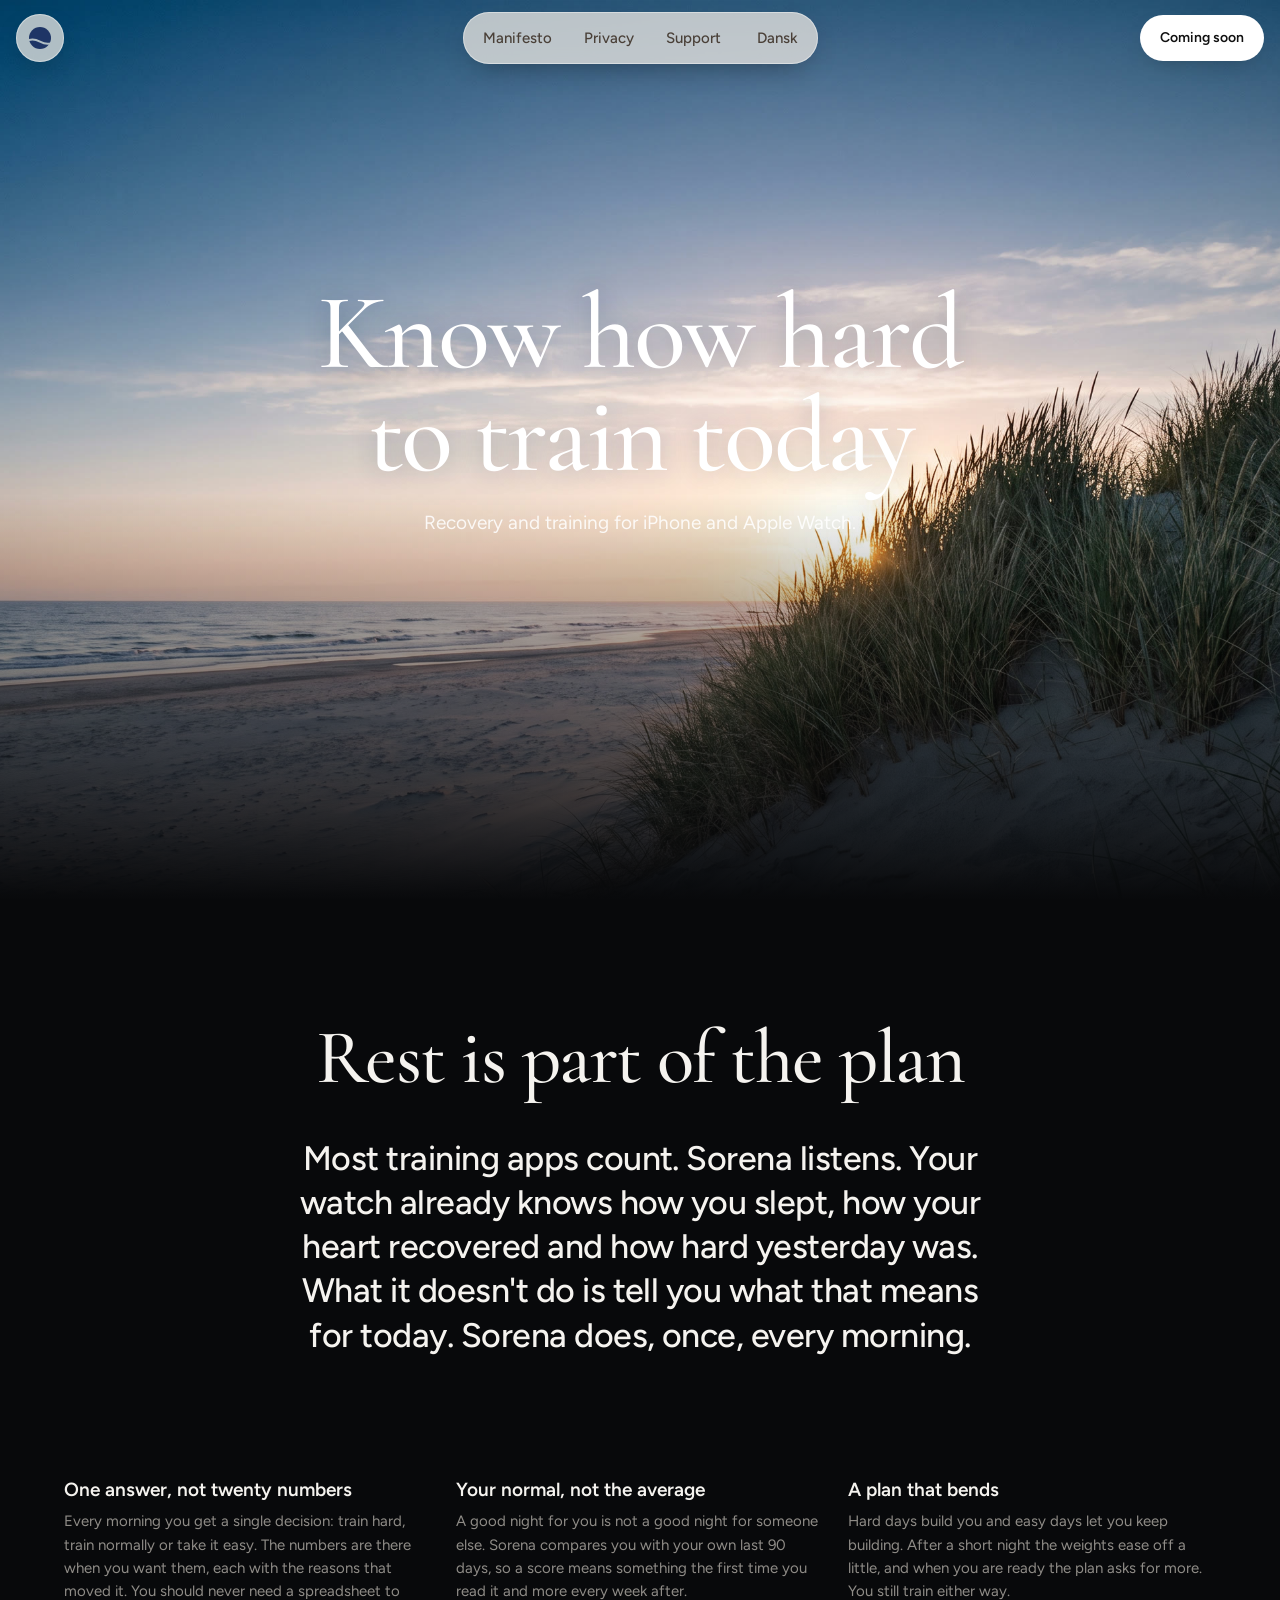
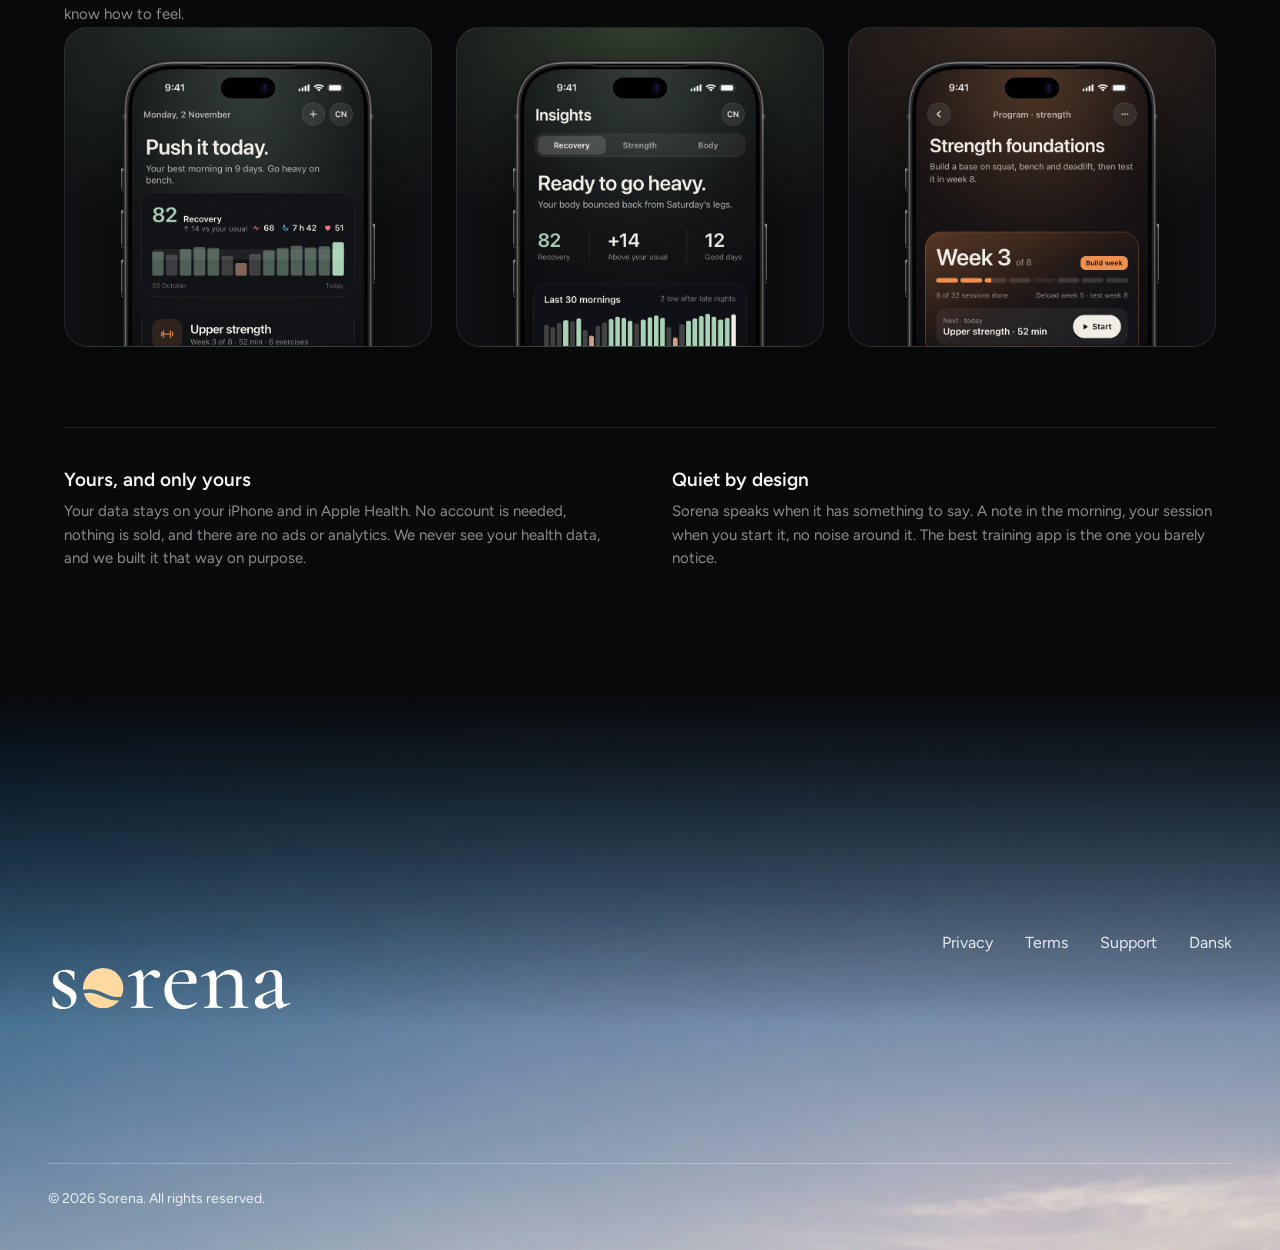
==== index.html @ 02e2cf82 "Sorena website" ====
<!doctype html>
<html lang="en">
<head>
<meta charset="utf-8">
<meta name="viewport" content="width=device-width, initial-scale=1, viewport-fit=cover">
<title>Sorena</title>
<meta name="description" content="Sorena reads your sleep, heart rate variability and training from Apple Health and tells you each morning how hard to train.">
<link rel="alternate" hreflang="da" href="da/">
<link rel="icon" type="image/png" href="assets/icon-512.png">
<link rel="apple-touch-icon" href="assets/apple-touch-icon.png">
<link rel="stylesheet" href="assets/site.css">
</head>
<body class="page-home">
<header class="bar">
  <a class="brand" href="" aria-label="Sorena"><span class="wordmark">s<svg viewBox="26 25 48 48" aria-hidden="true"><mask id="cut"><rect x="0" y="0" width="100" height="100" fill="#fff"/><path d="M 14 57 C 30 50.5, 38.5 51, 50 57 C 61.5 63, 70 63.5, 86 57" fill="none" stroke="#000" stroke-width="4.2"/></mask><circle cx="50" cy="49" r="24" mask="url(#cut)"/></svg>rena</span><span class="mark"><svg viewBox="26 25 48 48" aria-hidden="true"><mask id="cut3"><rect x="0" y="0" width="100" height="100" fill="#fff"/><path d="M 14 57 C 30 50.5, 38.5 51, 50 57 C 61.5 63, 70 63.5, 86 57" fill="none" stroke="#000" stroke-width="4.2"/></mask><circle cx="50" cy="49" r="24" mask="url(#cut3)"/></svg></span></a>
  <nav><a href="#manifesto">Manifesto</a><a href="privacy/">Privacy</a><a href="support/">Support</a><a class="lang" href="da/" hreflang="da" lang="da">Dansk</a></nav>
  <span class="pill">Coming soon</span>
</header>
<main class="hero">
  <div class="hero-copy">
    <h1>Know how hard to train today</h1>
    <p>Recovery and training for iPhone and Apple Watch.</p>
  </div>
</main>
<section class="manifesto" id="manifesto">
  <h2 class="title">Rest is part of the plan</h2><p class="lead"><span class="w b">Most</span> <span class="w b">training</span> <span class="w b">apps</span> <span class="w b">count.</span> <span class="w b">Sorena</span> <span class="w b">listens.</span> <span class="w">Your</span> <span class="w">watch</span> <span class="w">already</span> <span class="w">knows</span> <span class="w">how</span> <span class="w">you</span> <span class="w">slept,</span> <span class="w">how</span> <span class="w">your</span> <span class="w">heart</span> <span class="w">recovered</span> <span class="w">and</span> <span class="w">how</span> <span class="w">hard</span> <span class="w">yesterday</span> <span class="w">was.</span> <span class="w">What</span> <span class="w">it</span> <span class="w">doesn't</span> <span class="w">do</span> <span class="w">is</span> <span class="w">tell</span> <span class="w">you</span> <span class="w">what</span> <span class="w">that</span> <span class="w">means</span> <span class="w">for</span> <span class="w">today.</span> <span class="w">Sorena</span> <span class="w">does,</span> <span class="w">once,</span> <span class="w">every</span> <span class="w">morning.</span></p>
  <div class="cards"><article class="card"><h3>One answer, not twenty numbers</h3><p>Every morning you get a single decision: train hard, train normally or take it easy. The numbers are there when you want them, each with the reasons that moved it. You should never need a spreadsheet to know how to feel.</p>
      <div class="slice"><img src="assets/screens/today.png" alt="Today: one answer each morning" width="675" height="1380" loading="lazy"></div></article><article class="card"><h3>Your normal, not the average</h3><p>A good night for you is not a good night for someone else. Sorena compares you with your own last 90 days, so a score means something the first time you read it and more every week after.</p>
      <div class="slice"><img src="assets/screens/recovery.png" alt="Insights: recovery against your own normal" width="675" height="1380" loading="lazy"></div></article><article class="card"><h3>A plan that bends</h3><p>Hard days build you and easy days let you keep building. After a short night the weights ease off a little, and when you are ready the plan asks for more. You still train either way.</p>
      <div class="slice"><img src="assets/screens/program.png" alt="A program that adapts week by week" width="675" height="1380" loading="lazy"></div></article></div>
  <div class="notes"><article><h3>Yours, and only yours</h3><p>Your data stays on your iPhone and in Apple Health. No account is needed, nothing is sold, and there are no ads or analytics. We never see your health data, and we built it that way on purpose.</p></article><article><h3>Quiet by design</h3><p>Sorena speaks when it has something to say. A note in the morning, your session when you start it, no noise around it. The best training app is the one you barely notice.</p></article></div>
</section>
<footer>
  <a class="wordmark" href="" aria-label="Sorena">s<svg viewBox="26 25 48 48" aria-hidden="true"><mask id="cut2"><rect x="0" y="0" width="100" height="100" fill="#fff"/><path d="M 14 57 C 30 50.5, 38.5 51, 50 57 C 61.5 63, 70 63.5, 86 57" fill="none" stroke="#000" stroke-width="4.2"/></mask><circle cx="50" cy="49" r="24" mask="url(#cut2)"/></svg>rena</a>
  <nav><a href="privacy/">Privacy</a><a href="terms/">Terms</a><a href="support/">Support</a><a href="da/" hreflang="da" lang="da">Dansk</a></nav>
  <p>© 2026 Sorena. All rights reserved.</p>
</footer>
</body>
</html>
---- assets/site.css ----
/* Sorena website. Dark like the app, quiet type, the app's own screens, plain documents. */

@font-face { font-family: "Cormorant Garamond"; font-weight: 500; font-display: swap; src: url("fonts/cormorant-garamond-latin-500-normal.woff2") format("woff2"); }
@font-face { font-family: "Figtree"; font-weight: 400; font-display: swap; src: url("fonts/figtree-latin-400-normal.woff2") format("woff2"); }
@font-face { font-family: "Figtree"; font-weight: 500; font-display: swap; src: url("fonts/figtree-latin-500-normal.woff2") format("woff2"); }
@font-face { font-family: "Figtree"; font-weight: 600; font-display: swap; src: url("fonts/figtree-latin-600-normal.woff2") format("woff2"); }

:root {
  --bg: #08090B;
  /* Section washes, sampled from the tops of the app screens */
  --text: #F5F3EF;
  --text-2: #8F8C87;
  --rule: rgba(255, 255, 255, 0.09);
  --sun: #FFD9A0;
  --ease: cubic-bezier(0.22, 1, 0.36, 1);
  color-scheme: dark;
}

* { box-sizing: border-box; }
html { -webkit-text-size-adjust: 100%; }
body { margin: 0; background: var(--bg); color: var(--text); font: 400 17px/1.6 "Figtree", -apple-system, system-ui, sans-serif; -webkit-font-smoothing: antialiased; }
a { color: inherit; text-underline-offset: 3px; text-decoration-thickness: 1px; }
a:focus-visible { outline: 2px solid var(--sun); outline-offset: 3px; border-radius: 4px; }

/* Bar, after canf.dk. On the scene it is plain text. Once you scroll it splits into three floating glass
   pieces: a round logo button, a pill with the links, and the "Coming soon" pill. */
.bar { position: sticky; top: 0; z-index: 10; display: grid; grid-template-columns: 1fr auto 1fr; align-items: center; height: 76px; margin-bottom: -76px; padding: 0 max(16px, calc((100% - 1280px) / 2)); }
.brand { justify-self: start; position: relative; display: block; height: 48px; text-decoration: none; }
.wordmark { display: inline-flex; align-items: baseline; height: 48px; padding-top: 8px; font: 500 30px/1 "Cormorant Garamond", Georgia, serif; color: var(--text); text-decoration: none; }
.wordmark svg { width: 0.42em; height: 0.42em; margin: 0 0.035em; fill: var(--sun); }
.mark { position: absolute; left: 0; top: 0; width: 48px; height: 48px; border-radius: 24px; display: grid; place-items: center; background: var(--glass); box-shadow: var(--glass-edge); -webkit-backdrop-filter: blur(16px); backdrop-filter: blur(16px); opacity: 0; }
.mark svg { width: 22px; height: 22px; fill: #1E3566; }
.bar nav { display: flex; align-items: center; gap: 4px; padding: 6px; border-radius: 999px; }
.bar nav a { padding: 8px 14px; border-radius: 999px; font-size: 15px; font-weight: 500; color: var(--bar-ink-2); text-decoration: none; transition: color 150ms var(--ease), background-color 150ms var(--ease); }
.bar nav a:hover { color: var(--bar-ink); }
.bar nav a[aria-current] { color: var(--bar-ink); background: rgba(0, 0, 0, 0.06); }
.bar nav .lang { margin-left: 4px; }
.pill { justify-self: end; padding: 12px 20px; border-radius: 999px; background: #FFFFFF; color: #111; font-size: 14px; font-weight: 600; box-shadow: 0 8px 24px -12px rgba(0, 0, 0, 0.35); }
:root { --glass: rgba(243, 238, 230, 0.72); --glass-edge: 0 10px 30px -12px rgba(0, 0, 0, 0.45), inset 0 0 0 1px rgba(255, 255, 255, 0.4); --bar-ink: #1A1612; --bar-ink-2: #4A4038; }
/* Scrolled state is the default; the landing starts plain over the scene and turns into it as you scroll. */
.bar nav { background: var(--glass); box-shadow: var(--glass-edge); -webkit-backdrop-filter: blur(16px); backdrop-filter: blur(16px); }
.bar .wordmark { opacity: 0; }
.bar .mark { opacity: 1; }
footer nav { display: flex; gap: 24px; }
footer nav a { color: var(--text-2); text-decoration: none; transition: color 150ms var(--ease); }
footer nav a:hover { color: var(--text); }
@media (max-width: 720px) { .bar { grid-template-columns: 1fr auto; } .bar nav { display: none; } }

/* Landing: one framed scene. White type on the deep sky, the rock and the runner on the right, the app rising from the bottom. */
.hero { position: relative; min-height: 100svh; display: flex; flex-direction: column; justify-content: center; align-items: center; text-align: center; padding: 120px 24px 200px; color: #FFFFFF; background: #4A6F9C url("media/hero.jpg") 70% 50% / cover no-repeat; }
.hero-copy { position: relative; z-index: 3; max-width: 900px; }
.hero h1 { font: 500 clamp(56px, 8.4vw, 120px)/0.96 "Cormorant Garamond", Georgia, serif; letter-spacing: -0.02em; margin: 0; text-wrap: balance; text-shadow: 0 1px 24px rgba(8, 30, 70, 0.25); }
.hero-copy p { margin: 20px 0 0; font-size: 19px; color: rgba(255, 255, 255, 0.86); }
.hero::after { content: ""; position: absolute; left: 0; right: 0; bottom: 0; height: 45%; z-index: 2; background: linear-gradient(180deg, rgba(8, 9, 11, 0) 0%, rgba(8, 9, 11, 0.55) 55%, var(--bg) 100%); pointer-events: none; }
@media (max-width: 960px) {
  .hero { padding: 144px 24px 0; background-image: url("media/hero-1200.jpg"); background-position: 72% 50%; }
}

.row { display: flex; justify-content: center; gap: 32px; }
.device { flex: none; width: 300px; margin: 0; filter: drop-shadow(0 40px 48px rgba(10, 20, 30, 0.45)); }
.device img { display: block; width: 100%; height: auto; }

/* Manifesto under the hero: a centred statement, three cards with a slice of the app, two plain notes */
.manifesto { max-width: 1200px; margin: 0 auto; padding: 120px 24px 120px; scroll-margin-top: 40px; }
.manifesto .title { text-align: center; font: 500 clamp(44px, 6vw, 80px)/1 "Cormorant Garamond", Georgia, serif; letter-spacing: -0.02em; margin: 0 auto; max-width: 12em; text-wrap: balance; }
.manifesto .lead { max-width: 860px; margin: 40px auto 0; text-align: center; font-size: clamp(24px, 3vw, 34px); font-weight: 500; line-height: 1.3; letter-spacing: -0.015em; color: var(--text); text-wrap: balance; }
.cards { display: grid; grid-template-columns: repeat(3, 1fr); gap: 24px; margin-top: 120px; }
.card { display: flex; flex-direction: column; }
.card .slice { margin-top: auto; }
.card p { margin-bottom: 24px; }
.card h3, .notes h3 { margin: 0; font-size: 19px; font-weight: 600; line-height: 1.3; }
.card p, .notes p { margin: 8px 0 0; font-size: 15px; line-height: 1.55; color: var(--text-2); }
.slice { position: relative; height: 320px; margin-top: 24px; border-radius: 24px; overflow: hidden; border: 1px solid var(--rule); background: radial-gradient(90% 90% at 50% 0%, var(--wash) 0%, #101114 80%); }
.card:nth-child(1) { --wash: #2E3A35; }
.card:nth-child(2) { --wash: #33402F; }
.card:nth-child(3) { --wash: #3E2C22; }
.slice img { position: absolute; left: 50%; top: 28px; width: 260px; height: auto; margin-left: -130px; filter: drop-shadow(0 24px 32px rgba(0, 0, 0, 0.6)); transition: translate 350ms var(--ease); }
.card:hover .slice img { translate: 0 -12px; }
.notes { display: grid; grid-template-columns: 1fr 1fr; gap: 24px 64px; margin-top: 80px; padding-top: 40px; border-top: 1px solid var(--rule); }
@media (max-width: 900px) {
  .manifesto { padding: 96px 24px 96px; }
  .cards, .notes { grid-template-columns: 1fr; }
  .cards { margin-top: 72px; gap: 48px; }
}

/* Motion. One curve; everything holds still with Reduce Motion. */
.device { transition: translate 250ms var(--ease); }
@media (prefers-reduced-motion: no-preference) {
  @supports (animation-timeline: view()) {
    /* The only motion: the manifesto opening lights up word by word as you read it. */
    .manifesto .lead .w { opacity: 0.2; animation: light linear both; animation-timeline: view(); animation-range: cover 20% cover 45%; }
    @keyframes light { to { opacity: 1; } }
    /* Landing: plain text on the scene at the top; the glass pieces form in the first 80px of scroll. */
    .page-home .bar nav { animation: glass-in linear both; animation-timeline: scroll(root); animation-range: 0 80px; }
    .page-home .bar nav a { animation: ink-in linear both; animation-timeline: scroll(root); animation-range: 0 80px; }
    .page-home .bar .wordmark { animation: fade-out linear both; animation-timeline: scroll(root); animation-range: 0 60px; }
    .page-home .bar .mark { animation: fade-in linear both; animation-timeline: scroll(root); animation-range: 20px 80px; }
    @keyframes glass-in { from { background: transparent; box-shadow: none; -webkit-backdrop-filter: blur(0); backdrop-filter: blur(0); } }
    @keyframes ink-in { from { color: rgba(255, 255, 255, 0.9); } }
    @keyframes fade-out { from { opacity: 1; } to { opacity: 0; } }
    @keyframes fade-in { from { opacity: 0; } to { opacity: 1; } }
  }
}

/* Documents: one readable column */
.doc { max-width: 680px; margin: 0 auto; padding: 160px 24px 112px; }
.doc h1 { font: 500 clamp(44px, 6vw, 64px)/1.04 "Cormorant Garamond", Georgia, serif; letter-spacing: -0.01em; margin: 0; }
.doc .updated { margin: 12px 0 0; font-size: 15px; color: var(--text-2); }
.doc h1 + p:not(.updated) { margin-top: 24px; }
.doc section { margin-top: 48px; }
.doc h2 { font-size: 20px; font-weight: 600; line-height: 1.3; margin: 0 0 8px; }
.doc p, .doc li { color: #C9C6C0; }
.doc p { margin: 0 0 12px; }
.doc ul { margin: 0 0 12px; padding-left: 20px; }
.doc li { margin-bottom: 4px; }

/* Footer: back to the sky the page opened on */
footer { position: relative; display: grid; grid-template-columns: 1fr auto; align-items: end; gap: 48px 32px; min-height: 560px; padding: 240px max(48px, calc((100% - 1200px) / 2)) 40px; color: rgba(255, 255, 255, 0.86); background: #4A6F9C url("media/sky.jpg") 50% 30% / cover no-repeat; }
footer::before { content: ""; position: absolute; left: 0; right: 0; top: 0; height: 60%; background: linear-gradient(180deg, var(--bg) 0%, rgba(8, 9, 11, 0.6) 40%, rgba(8, 9, 11, 0) 100%); pointer-events: none; }
footer > * { position: relative; }
footer .wordmark { align-self: start; height: auto; padding: 0; font-size: 96px; color: #FFFFFF; }
footer .wordmark svg { fill: #FFD9A0; }
footer nav { justify-self: end; align-self: start; gap: 32px; font-size: 16px; }
footer nav a { color: rgba(255, 255, 255, 0.86); }
footer nav a:hover { color: #FFFFFF; }
footer p { grid-column: 1 / -1; margin: 0; padding-top: 24px; border-top: 1px solid rgba(255, 255, 255, 0.25); font-size: 14px; }
@media (max-width: 600px) { footer { grid-template-columns: 1fr; min-height: 460px; padding: 200px 24px 32px; } footer nav { justify-self: start; gap: 24px; } footer .wordmark { font-size: 64px; } }

/* The app's look on the page: a warm glow at the top, like every app screen, and a wash per section */

/* Browsers without scroll-driven animations keep the bar on the scene instead of sticking it over the dark page */
@supports not (animation-timeline: scroll()) { .manifesto .lead .w { opacity: 1; } }
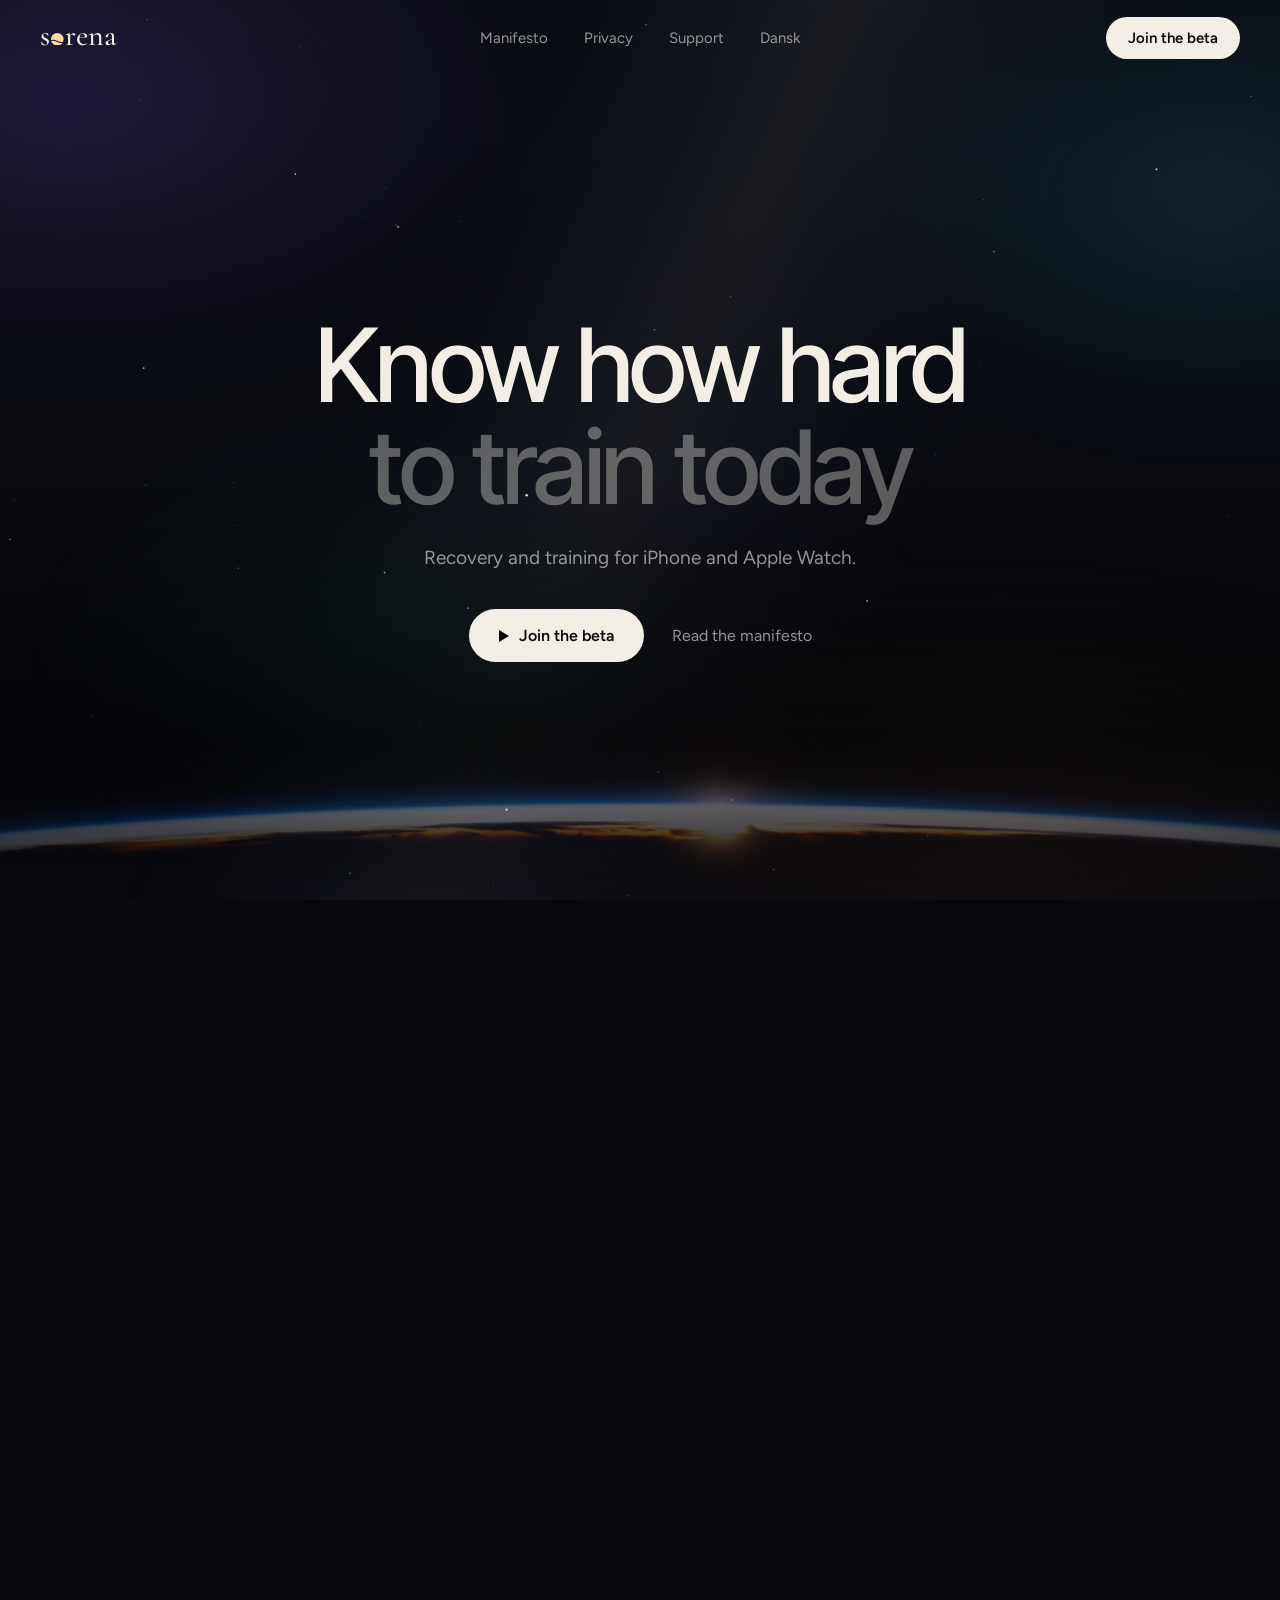
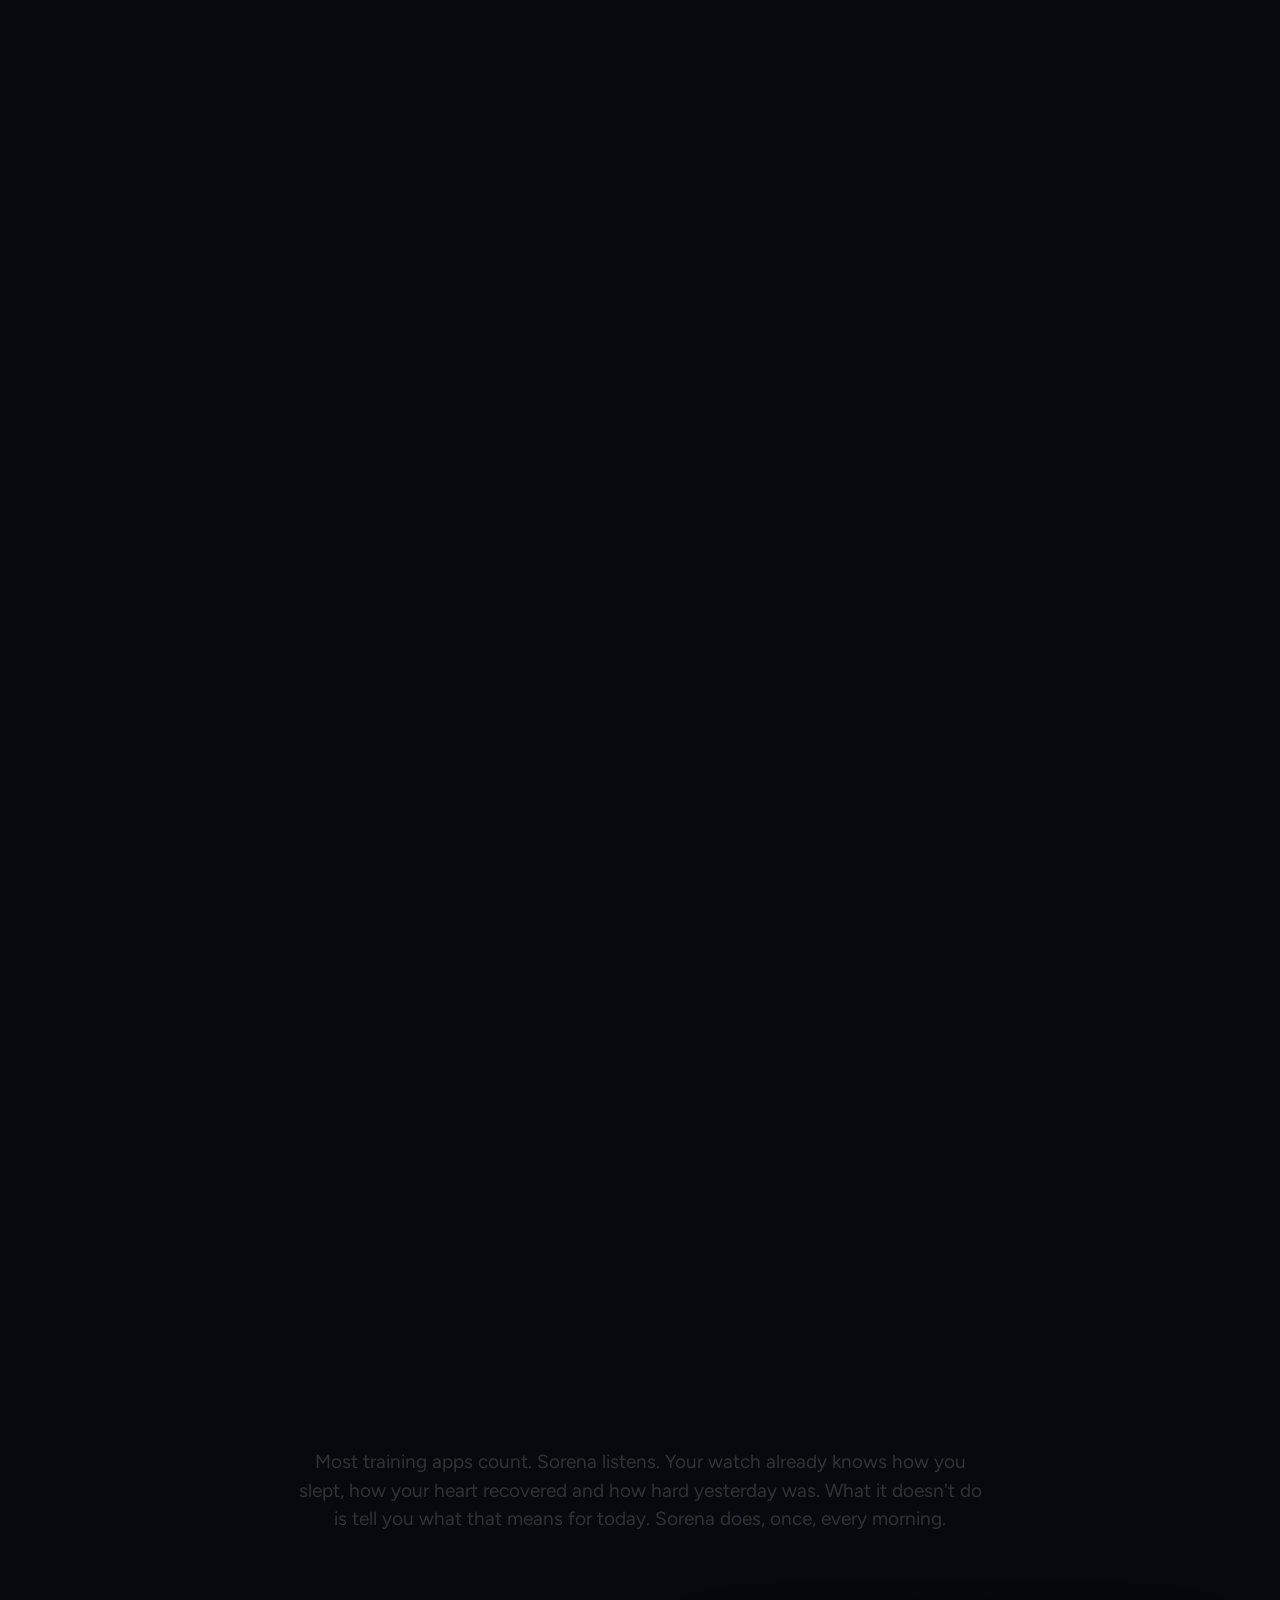
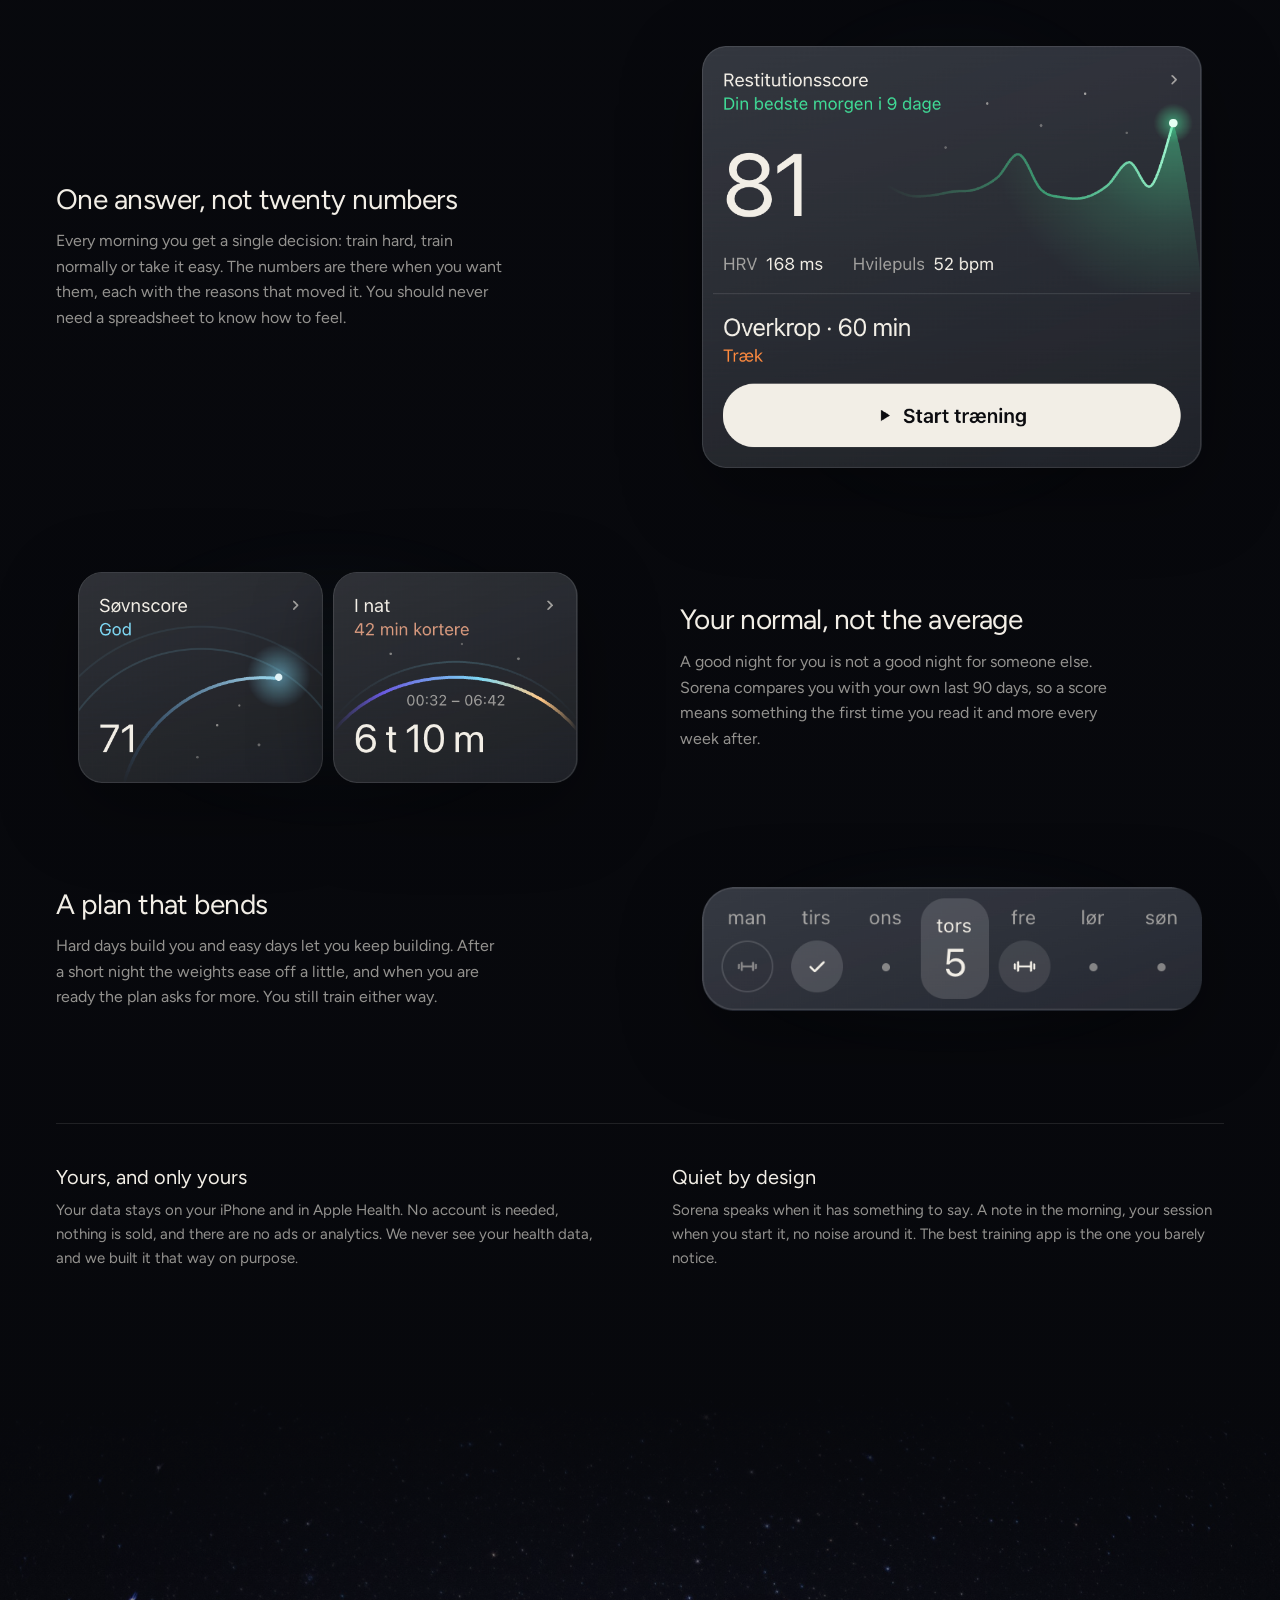
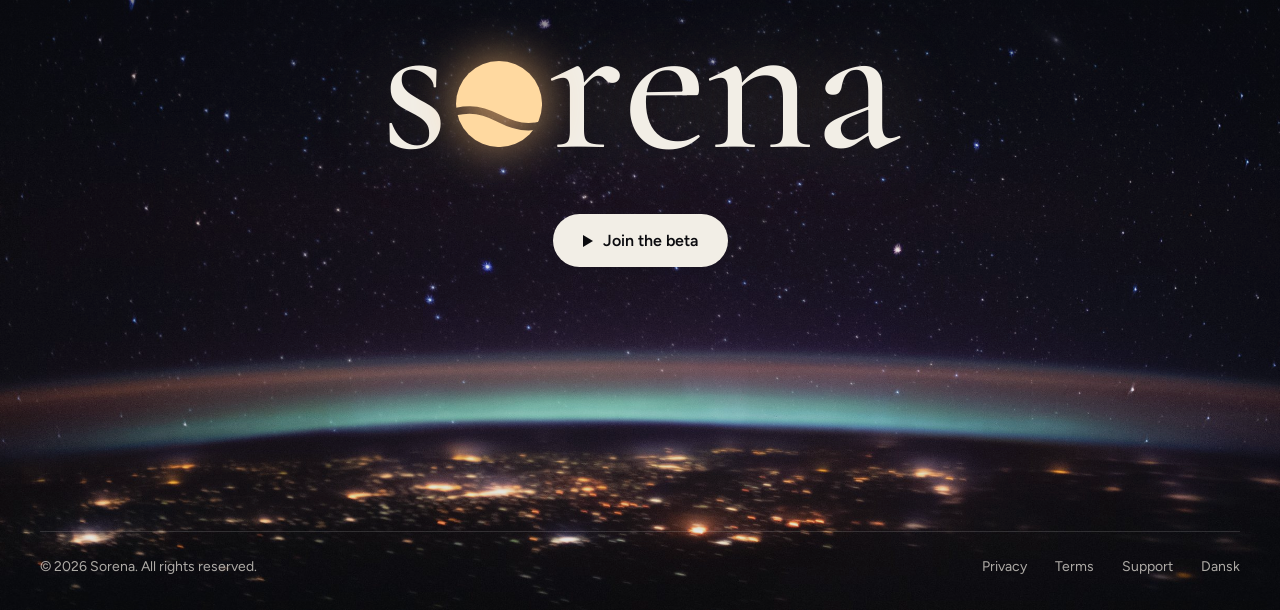
==== commit 88ff79b4: "Space redesign, pinned scroll scene and Join the beta TestFlight link Co-Authored-By: Claude Opus 5." ====
--- a/index.html
+++ b/index.html
@@ -9,31 +9,38 @@
 <link rel="icon" type="image/png" href="assets/icon-512.png">
 <link rel="apple-touch-icon" href="assets/apple-touch-icon.png">
 <link rel="stylesheet" href="assets/site.css">
+<script src="assets/space.js" defer></script>
 </head>
 <body class="page-home">
+<div class="cosmos" aria-hidden="true"><div class="nebula"></div><canvas class="warp"></canvas></div>
 <header class="bar">
-  <a class="brand" href="" aria-label="Sorena"><span class="wordmark">s<svg viewBox="26 25 48 48" aria-hidden="true"><mask id="cut"><rect x="0" y="0" width="100" height="100" fill="#fff"/><path d="M 14 57 C 30 50.5, 38.5 51, 50 57 C 61.5 63, 70 63.5, 86 57" fill="none" stroke="#000" stroke-width="4.2"/></mask><circle cx="50" cy="49" r="24" mask="url(#cut)"/></svg>rena</span><span class="mark"><svg viewBox="26 25 48 48" aria-hidden="true"><mask id="cut3"><rect x="0" y="0" width="100" height="100" fill="#fff"/><path d="M 14 57 C 30 50.5, 38.5 51, 50 57 C 61.5 63, 70 63.5, 86 57" fill="none" stroke="#000" stroke-width="4.2"/></mask><circle cx="50" cy="49" r="24" mask="url(#cut3)"/></svg></span></a>
+  <a class="brand" href="" aria-label="Sorena"><span class="wordmark">s<svg viewBox="26 25 48 48" aria-hidden="true"><mask id="cut"><rect x="0" y="0" width="100" height="100" fill="#fff"/><path d="M 14 57 C 30 50.5, 38.5 51, 50 57 C 61.5 63, 70 63.5, 86 57" fill="none" stroke="#000" stroke-width="4.2"/></mask><circle cx="50" cy="49" r="24" mask="url(#cut)"/></svg>rena</span></a>
   <nav><a href="#manifesto">Manifesto</a><a href="privacy/">Privacy</a><a href="support/">Support</a><a class="lang" href="da/" hreflang="da" lang="da">Dansk</a></nav>
-  <span class="pill">Coming soon</span>
+  <a class="pill" href="https://testflight.apple.com/join/1v4KB8aC">Join the beta</a>
 </header>
-<main class="hero">
-  <div class="hero-copy">
-    <h1>Know how hard to train today</h1>
-    <p>Recovery and training for iPhone and Apple Watch.</p>
+<main class="scene hero">
+  <div class="pin">
+    <div class="earth" aria-hidden="true"></div>
+    <div class="hero-copy">
+      <h1>Know how hard <span class="mute">to train today</span></h1>
+      <p>Recovery and training for iPhone and Apple Watch.</p>
+      <div class="actions"><a class="button" href="https://testflight.apple.com/join/1v4KB8aC">Join the beta</a><a class="link" href="#manifesto">Read the manifesto</a></div>
+    </div>
+    <h2 class="statement"><span class="w" style="--i:0;--n:6">Rest</span> <span class="w" style="--i:1;--n:6">is</span> <span class="w" style="--i:2;--n:6">part</span> <span class="mute"><span class="w" style="--i:3;--n:6">of</span> <span class="w" style="--i:4;--n:6">the</span> <span class="w" style="--i:5;--n:6">plan</span></span></h2>
   </div>
 </main>
 <section class="manifesto" id="manifesto">
-  <h2 class="title">Rest is part of the plan</h2><p class="lead"><span class="w b">Most</span> <span class="w b">training</span> <span class="w b">apps</span> <span class="w b">count.</span> <span class="w b">Sorena</span> <span class="w b">listens.</span> <span class="w">Your</span> <span class="w">watch</span> <span class="w">already</span> <span class="w">knows</span> <span class="w">how</span> <span class="w">you</span> <span class="w">slept,</span> <span class="w">how</span> <span class="w">your</span> <span class="w">heart</span> <span class="w">recovered</span> <span class="w">and</span> <span class="w">how</span> <span class="w">hard</span> <span class="w">yesterday</span> <span class="w">was.</span> <span class="w">What</span> <span class="w">it</span> <span class="w">doesn't</span> <span class="w">do</span> <span class="w">is</span> <span class="w">tell</span> <span class="w">you</span> <span class="w">what</span> <span class="w">that</span> <span class="w">means</span> <span class="w">for</span> <span class="w">today.</span> <span class="w">Sorena</span> <span class="w">does,</span> <span class="w">once,</span> <span class="w">every</span> <span class="w">morning.</span></p>
-  <div class="cards"><article class="card"><h3>One answer, not twenty numbers</h3><p>Every morning you get a single decision: train hard, train normally or take it easy. The numbers are there when you want them, each with the reasons that moved it. You should never need a spreadsheet to know how to feel.</p>
-      <div class="slice"><img src="assets/screens/today.png" alt="Today: one answer each morning" width="675" height="1380" loading="lazy"></div></article><article class="card"><h3>Your normal, not the average</h3><p>A good night for you is not a good night for someone else. Sorena compares you with your own last 90 days, so a score means something the first time you read it and more every week after.</p>
-      <div class="slice"><img src="assets/screens/recovery.png" alt="Insights: recovery against your own normal" width="675" height="1380" loading="lazy"></div></article><article class="card"><h3>A plan that bends</h3><p>Hard days build you and easy days let you keep building. After a short night the weights ease off a little, and when you are ready the plan asks for more. You still train either way.</p>
-      <div class="slice"><img src="assets/screens/program.png" alt="A program that adapts week by week" width="675" height="1380" loading="lazy"></div></article></div>
+  <div class="head"><p class="lead"><span class="w b">Most</span> <span class="w b">training</span> <span class="w b">apps</span> <span class="w b">count.</span> <span class="w b">Sorena</span> <span class="w b">listens.</span> <span class="w">Your</span> <span class="w">watch</span> <span class="w">already</span> <span class="w">knows</span> <span class="w">how</span> <span class="w">you</span> <span class="w">slept,</span> <span class="w">how</span> <span class="w">your</span> <span class="w">heart</span> <span class="w">recovered</span> <span class="w">and</span> <span class="w">how</span> <span class="w">hard</span> <span class="w">yesterday</span> <span class="w">was.</span> <span class="w">What</span> <span class="w">it</span> <span class="w">doesn't</span> <span class="w">do</span> <span class="w">is</span> <span class="w">tell</span> <span class="w">you</span> <span class="w">what</span> <span class="w">that</span> <span class="w">means</span> <span class="w">for</span> <span class="w">today.</span> <span class="w">Sorena</span> <span class="w">does,</span> <span class="w">once,</span> <span class="w">every</span> <span class="w">morning.</span></p></div>
+  <div class="features"><article class="feature"><div class="text"><h3>One answer, not twenty numbers</h3><p>Every morning you get a single decision: train hard, train normally or take it easy. The numbers are there when you want them, each with the reasons that moved it. You should never need a spreadsheet to know how to feel.</p></div>
+      <div class="tiles"><img src="assets/screens/tile-recovery.png" alt="Recovery score and today&#x27;s session" loading="lazy"></div></article><article class="feature"><div class="text"><h3>Your normal, not the average</h3><p>A good night for you is not a good night for someone else. Sorena compares you with your own last 90 days, so a score means something the first time you read it and more every week after.</p></div>
+      <div class="tiles"><img src="assets/screens/tile-sleep-score.png" alt="Sleep score" loading="lazy"><img src="assets/screens/tile-sleep-night.png" alt="Last night" loading="lazy"></div></article><article class="feature"><div class="text"><h3>A plan that bends</h3><p>Hard days build you and easy days let you keep building. After a short night the weights ease off a little, and when you are ready the plan asks for more. You still train either way.</p></div>
+      <div class="tiles"><img src="assets/screens/tile-week.png" alt="This week&#x27;s plan" loading="lazy"></div></article></div>
   <div class="notes"><article><h3>Yours, and only yours</h3><p>Your data stays on your iPhone and in Apple Health. No account is needed, nothing is sold, and there are no ads or analytics. We never see your health data, and we built it that way on purpose.</p></article><article><h3>Quiet by design</h3><p>Sorena speaks when it has something to say. A note in the morning, your session when you start it, no noise around it. The best training app is the one you barely notice.</p></article></div>
 </section>
 <footer>
   <a class="wordmark" href="" aria-label="Sorena">s<svg viewBox="26 25 48 48" aria-hidden="true"><mask id="cut2"><rect x="0" y="0" width="100" height="100" fill="#fff"/><path d="M 14 57 C 30 50.5, 38.5 51, 50 57 C 61.5 63, 70 63.5, 86 57" fill="none" stroke="#000" stroke-width="4.2"/></mask><circle cx="50" cy="49" r="24" mask="url(#cut2)"/></svg>rena</a>
-  <nav><a href="privacy/">Privacy</a><a href="terms/">Terms</a><a href="support/">Support</a><a href="da/" hreflang="da" lang="da">Dansk</a></nav>
-  <p>© 2026 Sorena. All rights reserved.</p>
+  <a class="button" href="https://testflight.apple.com/join/1v4KB8aC">Join the beta</a>
+  <div class="base"><p>© 2026 Sorena. All rights reserved.</p><nav><a href="privacy/">Privacy</a><a href="terms/">Terms</a><a href="support/">Support</a><a href="da/" hreflang="da" lang="da">Dansk</a></nav></div>
 </footer>
 </body>
 </html>
--- a/assets/site.css
+++ b/assets/site.css
@@ -1,133 +1,184 @@
-/* Sorena website. Dark like the app, quiet type, the app's own screens, plain documents. */
+/* Sorena website. The app's own look: dark slate, glass tiles, bone type, astral light. Plain documents. */
 
 @font-face { font-family: "Cormorant Garamond"; font-weight: 500; font-display: swap; src: url("fonts/cormorant-garamond-latin-500-normal.woff2") format("woff2"); }
+@font-face { font-family: "Inter Tight"; font-weight: 500; font-display: swap; src: url("fonts/inter-tight-latin-500-normal.woff2") format("woff2"); }
 @font-face { font-family: "Figtree"; font-weight: 400; font-display: swap; src: url("fonts/figtree-latin-400-normal.woff2") format("woff2"); }
-@font-face { font-family: "Figtree"; font-weight: 500; font-display: swap; src: url("fonts/figtree-latin-500-normal.woff2") format("woff2"); }
 @font-face { font-family: "Figtree"; font-weight: 600; font-display: swap; src: url("fonts/figtree-latin-600-normal.woff2") format("woff2"); }
 
 :root {
-  --bg: #08090B;
-  /* Section washes, sampled from the tops of the app screens */
-  --text: #F5F3EF;
-  --text-2: #8F8C87;
-  --rule: rgba(255, 255, 255, 0.09);
-  --sun: #FFD9A0;
+  /* From the Today spec (design/today-hierarchy/SPEC.md) */
+  --bg-top: #0B0D14;
+  --bg: #08090E;
+  --bg-end: #07080C;
+  --bone: #F2EEE6;
+  --bone-2: rgba(242, 238, 230, 0.6);
+  --bone-3: rgba(242, 238, 230, 0.36);
+  --glass: linear-gradient(160deg, rgba(255, 255, 255, 0.10), rgba(255, 255, 255, 0.035));
+  --edge: rgba(255, 255, 255, 0.10);
+  --green: #3DDC97;
+  --orange: #FF8A3D;
   --ease: cubic-bezier(0.22, 1, 0.36, 1);
+  --display: "Inter Tight", "Inter Display", -apple-system, system-ui, sans-serif;
+  --sans: ui-rounded, "SF Pro Rounded", "Figtree", -apple-system, system-ui, sans-serif;
   color-scheme: dark;
 }
 
 * { box-sizing: border-box; }
-html { -webkit-text-size-adjust: 100%; }
-body { margin: 0; background: var(--bg); color: var(--text); font: 400 17px/1.6 "Figtree", -apple-system, system-ui, sans-serif; -webkit-font-smoothing: antialiased; }
+html { -webkit-text-size-adjust: 100%; scroll-behavior: smooth; background: var(--bg-end); }
+body { margin: 0; min-height: 100vh; background: linear-gradient(180deg, var(--bg-top) 0, var(--bg) 900px, var(--bg-end) 100%); color: var(--bone); font: 400 17px/1.6 var(--sans); -webkit-font-smoothing: antialiased; }
 a { color: inherit; text-underline-offset: 3px; text-decoration-thickness: 1px; }
-a:focus-visible { outline: 2px solid var(--sun); outline-offset: 3px; border-radius: 4px; }
+a:focus-visible { outline: 2px solid var(--bone); outline-offset: 3px; border-radius: 8px; }
+.mute { color: var(--bone-3); }
+.badge { background: var(--glass); border: 1px solid var(--edge); }
 
-/* Bar, after canf.dk. On the scene it is plain text. Once you scroll it splits into three floating glass
-   pieces: a round logo button, a pill with the links, and the "Coming soon" pill. */
-.bar { position: sticky; top: 0; z-index: 10; display: grid; grid-template-columns: 1fr auto 1fr; align-items: center; height: 76px; margin-bottom: -76px; padding: 0 max(16px, calc((100% - 1280px) / 2)); }
-.brand { justify-self: start; position: relative; display: block; height: 48px; text-decoration: none; }
-.wordmark { display: inline-flex; align-items: baseline; height: 48px; padding-top: 8px; font: 500 30px/1 "Cormorant Garamond", Georgia, serif; color: var(--text); text-decoration: none; }
-.wordmark svg { width: 0.42em; height: 0.42em; margin: 0 0.035em; fill: var(--sun); }
-.mark { position: absolute; left: 0; top: 0; width: 48px; height: 48px; border-radius: 24px; display: grid; place-items: center; background: var(--glass); box-shadow: var(--glass-edge); -webkit-backdrop-filter: blur(16px); backdrop-filter: blur(16px); opacity: 0; }
-.mark svg { width: 22px; height: 22px; fill: #1E3566; }
-.bar nav { display: flex; align-items: center; gap: 4px; padding: 6px; border-radius: 999px; }
-.bar nav a { padding: 8px 14px; border-radius: 999px; font-size: 15px; font-weight: 500; color: var(--bar-ink-2); text-decoration: none; transition: color 150ms var(--ease), background-color 150ms var(--ease); }
-.bar nav a:hover { color: var(--bar-ink); }
-.bar nav a[aria-current] { color: var(--bar-ink); background: rgba(0, 0, 0, 0.06); }
-.bar nav .lang { margin-left: 4px; }
-.pill { justify-self: end; padding: 12px 20px; border-radius: 999px; background: #FFFFFF; color: #111; font-size: 14px; font-weight: 600; box-shadow: 0 8px 24px -12px rgba(0, 0, 0, 0.35); }
-:root { --glass: rgba(243, 238, 230, 0.72); --glass-edge: 0 10px 30px -12px rgba(0, 0, 0, 0.45), inset 0 0 0 1px rgba(255, 255, 255, 0.4); --bar-ink: #1A1612; --bar-ink-2: #4A4038; }
-/* Scrolled state is the default; the landing starts plain over the scene and turns into it as you scroll. */
-.bar nav { background: var(--glass); box-shadow: var(--glass-edge); -webkit-backdrop-filter: blur(16px); backdrop-filter: blur(16px); }
-.bar .wordmark { opacity: 0; }
-.bar .mark { opacity: 1; }
+/* Bar: wordmark, plain links, the beta button. At the top it sits flat on the sky with no surface;
+   once you scroll it becomes a square frosted strip (space.js sets html.scrolled). */
+.bar { position: sticky; top: 0; z-index: 10; display: grid; grid-template-columns: 1fr auto 1fr; align-items: center; height: 76px; padding: 0 max(16px, calc((100% - 1200px) / 2)); background: rgba(11, 13, 20, 0); border-bottom: 1px solid transparent; transition: background-color 400ms var(--ease), border-color 400ms var(--ease), -webkit-backdrop-filter 400ms var(--ease), backdrop-filter 400ms var(--ease); }
+.scrolled .bar { background: rgba(11, 13, 20, 0.72); border-bottom-color: var(--edge); -webkit-backdrop-filter: blur(20px) saturate(140%); backdrop-filter: blur(20px) saturate(140%); }
+.brand { justify-self: start; text-decoration: none; }
+.wordmark { display: inline-flex; align-items: baseline; font: 500 30px/1 "Cormorant Garamond", Georgia, serif; color: var(--bone); text-decoration: none; }
+.wordmark svg { width: 0.42em; height: 0.42em; margin: 0 0.035em; fill: #FFD9A0; }
+.bar nav { display: flex; align-items: center; gap: 36px; }
+.bar nav a { font-size: 15px; color: var(--bone-2); text-decoration: none; transition: color 150ms var(--ease), background-color 150ms var(--ease); }
+.bar nav a:hover { color: var(--bone); }
+.bar nav a[aria-current] { color: var(--bone); }
+.pill, .button { display: inline-flex; align-items: center; gap: 10px; padding: 12px 22px; border-radius: 999px; background: var(--bone); color: #0B0B0F; font-size: 15px; font-weight: 600; line-height: 1.2; text-decoration: none; transition: background-color 150ms var(--ease), translate 150ms var(--ease); }
+.pill { justify-self: end; }
+.pill:hover, .button:hover { background: #FFFFFF; }
+.pill:active, .button:active { translate: 0 1px; }
+.button::before { content: ""; width: 0; height: 0; border-style: solid; border-width: 6px 0 6px 10px; border-color: transparent transparent transparent currentColor; }
 footer nav { display: flex; gap: 24px; }
-footer nav a { color: var(--text-2); text-decoration: none; transition: color 150ms var(--ease); }
-footer nav a:hover { color: var(--text); }
-@media (max-width: 720px) { .bar { grid-template-columns: 1fr auto; } .bar nav { display: none; } }
+@media (max-width: 720px) { .bar { grid-template-columns: 1fr auto; } .bar nav { display: none; } .pill { padding: 10px 18px; font-size: 14px; } }
 
-/* Landing: one framed scene. White type on the deep sky, the rock and the runner on the right, the app rising from the bottom. */
-.hero { position: relative; min-height: 100svh; display: flex; flex-direction: column; justify-content: center; align-items: center; text-align: center; padding: 120px 24px 200px; color: #FFFFFF; background: #4A6F9C url("media/hero.jpg") 70% 50% / cover no-repeat; }
-.hero-copy { position: relative; z-index: 3; max-width: 900px; }
-.hero h1 { font: 500 clamp(56px, 8.4vw, 120px)/0.96 "Cormorant Garamond", Georgia, serif; letter-spacing: -0.02em; margin: 0; text-wrap: balance; text-shadow: 0 1px 24px rgba(8, 30, 70, 0.25); }
-.hero-copy p { margin: 20px 0 0; font-size: 19px; color: rgba(255, 255, 255, 0.86); }
-.hero::after { content: ""; position: absolute; left: 0; right: 0; bottom: 0; height: 45%; z-index: 2; background: linear-gradient(180deg, rgba(8, 9, 11, 0) 0%, rgba(8, 9, 11, 0.55) 55%, var(--bg) 100%); pointer-events: none; }
-@media (max-width: 960px) {
-  .hero { padding: 144px 24px 0; background-image: url("media/hero-1200.jpg"); background-position: 72% 50%; }
+/* Landing: two-tone title, one line, the beta button; then Today rising under a night sky */
+.hero-copy { max-width: 900px; margin: 0 auto; }
+.badge { display: inline-flex; align-items: center; gap: 10px; padding: 7px 16px 7px 12px; border-radius: 999px; font-size: 14px; color: var(--bone-2); text-decoration: none; }
+.badge .dot { width: 7px; height: 7px; border-radius: 50%; background: var(--green); box-shadow: 0 0 0 4px rgba(61, 220, 151, 0.16), 0 0 12px rgba(61, 220, 151, 0.7); }
+.hero h1 { margin: 0; font: 500 clamp(48px, 8vw, 104px)/1 var(--display); letter-spacing: -0.035em; text-wrap: balance; }
+.hero h1 .mute { display: block; }
+.hero-copy p { margin: 24px auto 0; max-width: 32em; font-size: 19px; color: var(--bone-2); }
+.actions { display: flex; justify-content: center; align-items: center; gap: 28px; margin-top: 36px; }
+.actions .button { padding: 17px 30px; font-size: 16px; }
+.actions .link { font-size: 16px; color: var(--bone-2); text-decoration: none; transition: color 150ms var(--ease); }
+.actions .link:hover { color: var(--bone); }
+/* Deep space behind everything: nebula clouds and a faint Milky Way, with the flying starfield on top */
+.cosmos { position: fixed; inset: 0; z-index: -1; pointer-events: none; overflow: hidden; }
+.nebula { position: absolute; inset: -20%; background:
+  radial-gradient(38% 30% at 18% 22%, rgba(108, 76, 210, 0.22), transparent 70%),
+  radial-gradient(30% 26% at 82% 30%, rgba(40, 150, 170, 0.18), transparent 70%),
+  radial-gradient(40% 24% at 70% 78%, rgba(200, 110, 70, 0.10), transparent 70%),
+  radial-gradient(26% 22% at 35% 65%, rgba(61, 220, 151, 0.07), transparent 70%),
+  linear-gradient(115deg, transparent 38%, rgba(190, 200, 255, 0.05) 47%, rgba(255, 240, 220, 0.07) 50%, rgba(190, 200, 255, 0.05) 53%, transparent 62%);
+  filter: blur(40px); }
+.warp { position: absolute; inset: 0; width: 100%; height: 100%; }
+body { position: relative; z-index: 0; }
+/* The opening scene, like an Apple product page: the scene is pinned while you scroll through it. The title
+   eases away, a real sunrise over Earth (NASA ISS photo iss071e077638) rises and grows towards you, and the
+   statement lights up word by word. space.js sets --p from 0 to 1 across the scene. */
+.scene { --p: 0; position: relative; height: 320vh; margin-top: -76px; }
+.pin { position: sticky; top: 0; height: 100vh; height: 100svh; overflow: hidden; display: grid; place-items: center; padding: 76px 16px 0; text-align: center; -webkit-mask-image: linear-gradient(180deg, #000 82%, transparent); mask-image: linear-gradient(180deg, #000 82%, transparent); }
+.pin > * { grid-area: 1 / 1; }
+.earth { position: absolute; inset: 0; background: url("media/space-hero.jpg") 50% 38% / cover no-repeat; mix-blend-mode: screen;
+  -webkit-mask-image: linear-gradient(180deg, transparent 0, #000 30%, #000 72%, transparent 100%); mask-image: linear-gradient(180deg, transparent 0, #000 30%, #000 72%, transparent 100%);
+  transform-origin: 50% 40%;
+  transform: translateY(calc(30vh + (1 - var(--p)) * 18vh)) scale(calc(1.06 + var(--p) * 0.42));
+  opacity: calc(0.55 + var(--p) * 0.45); will-change: transform; }
+.hero-copy { position: relative; opacity: clamp(0, 1 - var(--p) * 3.2, 1); transform: translateY(calc(var(--p) * -14vh)) scale(calc(1 - var(--p) * 0.4)); filter: blur(calc(var(--p) * 18px)); will-change: transform, opacity; }
+.statement { position: relative; max-width: 14ch; margin: 0; font: 500 clamp(44px, 7.4vw, 112px)/1.02 var(--display); letter-spacing: -0.035em; text-wrap: balance; pointer-events: none;
+  opacity: clamp(0, (var(--p) - 0.3) * 6, 1); transform: translateY(calc(clamp(0, 0.5 - var(--p), 0.2) * 200px - 6vh)); }
+.statement .w { --t: calc((var(--p) - 0.4) * 2.6 * var(--n) - var(--i)); opacity: clamp(0.14, var(--t), 1); }
+.statement .mute .w { color: var(--bone-3); }
+@media (max-width: 720px) {
+  .hero h1 { font-size: clamp(50px, 14vw, 72px); }
+  .hero-copy p { font-size: 17px; }
+  .actions { flex-direction: column; gap: 18px; }
+  .earth { background-image: url("media/space-hero-1280.jpg"); background-position: 50% 30%; transform: translateY(calc(24vh + (1 - var(--p)) * 14vh)) scale(calc(1.06 + var(--p) * 0.28)); }
+}
+/* Reduce Motion: no pinning, everything simply sits in order */
+@media (prefers-reduced-motion: reduce) {
+  .scene { height: auto; }
+  .pin { position: relative; height: auto; display: flex; flex-direction: column; align-items: center; gap: 30vh; padding: 22vh 16px 30vh; }
+  .earth { transform: translateY(20vh); opacity: 1; }
+  .hero-copy, .statement, .statement .w { opacity: 1; transform: none; filter: none; }
 }
 
-.row { display: flex; justify-content: center; gap: 32px; }
-.device { flex: none; width: 300px; margin: 0; filter: drop-shadow(0 40px 48px rgba(10, 20, 30, 0.45)); }
-.device img { display: block; width: 100%; height: auto; }
-
-/* Manifesto under the hero: a centred statement, three cards with a slice of the app, two plain notes */
-.manifesto { max-width: 1200px; margin: 0 auto; padding: 120px 24px 120px; scroll-margin-top: 40px; }
-.manifesto .title { text-align: center; font: 500 clamp(44px, 6vw, 80px)/1 "Cormorant Garamond", Georgia, serif; letter-spacing: -0.02em; margin: 0 auto; max-width: 12em; text-wrap: balance; }
-.manifesto .lead { max-width: 860px; margin: 40px auto 0; text-align: center; font-size: clamp(24px, 3vw, 34px); font-weight: 500; line-height: 1.3; letter-spacing: -0.015em; color: var(--text); text-wrap: balance; }
-.cards { display: grid; grid-template-columns: repeat(3, 1fr); gap: 24px; margin-top: 120px; }
-.card { display: flex; flex-direction: column; }
-.card .slice { margin-top: auto; }
-.card p { margin-bottom: 24px; }
-.card h3, .notes h3 { margin: 0; font-size: 19px; font-weight: 600; line-height: 1.3; }
-.card p, .notes p { margin: 8px 0 0; font-size: 15px; line-height: 1.55; color: var(--text-2); }
-.slice { position: relative; height: 320px; margin-top: 24px; border-radius: 24px; overflow: hidden; border: 1px solid var(--rule); background: radial-gradient(90% 90% at 50% 0%, var(--wash) 0%, #101114 80%); }
-.card:nth-child(1) { --wash: #2E3A35; }
-.card:nth-child(2) { --wash: #33402F; }
-.card:nth-child(3) { --wash: #3E2C22; }
-.slice img { position: absolute; left: 50%; top: 28px; width: 260px; height: auto; margin-left: -130px; filter: drop-shadow(0 24px 32px rgba(0, 0, 0, 0.6)); transition: translate 350ms var(--ease); }
-.card:hover .slice img { translate: 0 -12px; }
-.notes { display: grid; grid-template-columns: 1fr 1fr; gap: 24px 64px; margin-top: 80px; padding-top: 40px; border-top: 1px solid var(--rule); }
+/* Manifesto: two-tone title and the opening, then each principle beside the real tile, then two notes */
+.manifesto { max-width: 1200px; margin: 0 auto; padding: 140px 16px 120px; scroll-margin-top: 60px; }
+.manifesto .head { max-width: 760px; margin: 0 auto; text-align: center; }
+.manifesto .title { margin: 0; font: 500 clamp(40px, 6vw, 76px)/1.02 var(--display); letter-spacing: -0.03em; text-wrap: balance; }
+.manifesto .title .mute { display: block; }
+.manifesto .lead { margin: 28px auto 0; max-width: 36em; font-size: 19px; line-height: 1.5; color: var(--bone-2); }
+.manifesto .lead strong { font-weight: 600; color: var(--bone); }
+.features { display: grid; gap: 56px; margin-top: 88px; }
+.feature { display: grid; grid-template-columns: minmax(0, 1fr) minmax(0, 1fr); gap: 80px; align-items: center; padding: 24px 0; }
+.feature:nth-child(even) .text { order: 2; }
+.feature h3 { margin: 0; font-size: 28px; font-weight: 400; line-height: 1.2; letter-spacing: -0.02em; }
+.feature p { margin: 12px 0 0; font-size: 16px; line-height: 1.6; color: var(--bone-2); max-width: 28em; }
+.feature .tiles { position: relative; display: flex; gap: 10px; width: 100%; max-width: 500px; justify-self: center; }
+.feature .tiles::before { content: ""; position: absolute; inset: -10% 5%; z-index: -1; background: radial-gradient(closest-side, rgba(127, 217, 245, 0.07), transparent); filter: blur(30px); }
+.feature .tiles img { display: block; flex: 1; min-width: 0; height: auto; filter: drop-shadow(0 24px 40px rgba(0, 0, 0, 0.35)); transition: translate 350ms var(--ease); }
+.feature:hover .tiles img { translate: 0 -4px; }
+.notes { display: grid; grid-template-columns: 1fr 1fr; gap: 24px 64px; margin-top: 88px; padding-top: 40px; border-top: 1px solid var(--edge); }
+.notes h3 { margin: 0; font-size: 20px; font-weight: 400; line-height: 1.3; }
+.notes p { margin: 8px 0 0; font-size: 15px; line-height: 1.6; color: var(--bone-2); }
 @media (max-width: 900px) {
-  .manifesto { padding: 96px 24px 96px; }
-  .cards, .notes { grid-template-columns: 1fr; }
-  .cards { margin-top: 72px; gap: 48px; }
+  .manifesto { padding: 96px 16px 96px; }
+  .feature, .notes { grid-template-columns: minmax(0, 1fr); }
+  .manifesto .lead { font-size: 17px; }
+  .feature { padding: 16px 0; gap: 24px; }
+  .feature:nth-child(even) .text { order: 0; }
+  .features { margin-top: 56px; }
 }
 
-/* Motion. One curve; everything holds still with Reduce Motion. */
-.device { transition: translate 250ms var(--ease); }
+/* Motion: the manifesto opening lights up word by word. Holds still with Reduce Motion. */
 @media (prefers-reduced-motion: no-preference) {
   @supports (animation-timeline: view()) {
-    /* The only motion: the manifesto opening lights up word by word as you read it. */
-    .manifesto .lead .w { opacity: 0.2; animation: light linear both; animation-timeline: view(); animation-range: cover 20% cover 45%; }
+    .manifesto .lead .w { opacity: 0.3; animation: light linear both; animation-timeline: view(); animation-range: cover 15% cover 40%; }
     @keyframes light { to { opacity: 1; } }
-    /* Landing: plain text on the scene at the top; the glass pieces form in the first 80px of scroll. */
-    .page-home .bar nav { animation: glass-in linear both; animation-timeline: scroll(root); animation-range: 0 80px; }
-    .page-home .bar nav a { animation: ink-in linear both; animation-timeline: scroll(root); animation-range: 0 80px; }
-    .page-home .bar .wordmark { animation: fade-out linear both; animation-timeline: scroll(root); animation-range: 0 60px; }
-    .page-home .bar .mark { animation: fade-in linear both; animation-timeline: scroll(root); animation-range: 20px 80px; }
-    @keyframes glass-in { from { background: transparent; box-shadow: none; -webkit-backdrop-filter: blur(0); backdrop-filter: blur(0); } }
-    @keyframes ink-in { from { color: rgba(255, 255, 255, 0.9); } }
-    @keyframes fade-out { from { opacity: 1; } to { opacity: 0; } }
-    @keyframes fade-in { from { opacity: 0; } to { opacity: 1; } }
   }
 }
+@media (prefers-reduced-motion: reduce) { html { scroll-behavior: auto; } }
 
 /* Documents: one readable column */
-.doc { max-width: 680px; margin: 0 auto; padding: 160px 24px 112px; }
-.doc h1 { font: 500 clamp(44px, 6vw, 64px)/1.04 "Cormorant Garamond", Georgia, serif; letter-spacing: -0.01em; margin: 0; }
-.doc .updated { margin: 12px 0 0; font-size: 15px; color: var(--text-2); }
+.doc { max-width: 680px; margin: 0 auto; padding: 96px 24px 112px; }
+.doc h1 { font: 500 clamp(40px, 6vw, 64px)/1.02 var(--display); letter-spacing: -0.03em; margin: 0; }
+.doc .updated { margin: 12px 0 0; font-size: 15px; color: var(--bone-2); }
 .doc h1 + p:not(.updated) { margin-top: 24px; }
 .doc section { margin-top: 48px; }
 .doc h2 { font-size: 20px; font-weight: 600; line-height: 1.3; margin: 0 0 8px; }
-.doc p, .doc li { color: #C9C6C0; }
+.doc p, .doc li { color: rgba(242, 238, 230, 0.78); }
 .doc p { margin: 0 0 12px; }
 .doc ul { margin: 0 0 12px; padding-left: 20px; }
 .doc li { margin-bottom: 4px; }
 
-/* Footer: back to the sky the page opened on */
-footer { position: relative; display: grid; grid-template-columns: 1fr auto; align-items: end; gap: 48px 32px; min-height: 560px; padding: 240px max(48px, calc((100% - 1200px) / 2)) 40px; color: rgba(255, 255, 255, 0.86); background: #4A6F9C url("media/sky.jpg") 50% 30% / cover no-repeat; }
-footer::before { content: ""; position: absolute; left: 0; right: 0; top: 0; height: 60%; background: linear-gradient(180deg, var(--bg) 0%, rgba(8, 9, 11, 0.6) 40%, rgba(8, 9, 11, 0) 100%); pointer-events: none; }
-footer > * { position: relative; }
-footer .wordmark { align-self: start; height: auto; padding: 0; font-size: 96px; color: #FFFFFF; }
-footer .wordmark svg { fill: #FFD9A0; }
-footer nav { justify-self: end; align-self: start; gap: 32px; font-size: 16px; }
-footer nav a { color: rgba(255, 255, 255, 0.86); }
-footer nav a:hover { color: #FFFFFF; }
-footer p { grid-column: 1 / -1; margin: 0; padding-top: 24px; border-top: 1px solid rgba(255, 255, 255, 0.25); font-size: 14px; }
-@media (max-width: 600px) { footer { grid-template-columns: 1fr; min-height: 460px; padding: 200px 24px 32px; } footer nav { justify-self: start; gap: 24px; } footer .wordmark { font-size: 64px; } }
+/* Footer: the big wordmark, one last way in, and the small print */
+footer { position: relative; overflow: hidden; display: flex; flex-direction: column; align-items: center; min-height: 820px; padding: 200px 24px 32px; text-align: center; }
+footer > * { position: relative; z-index: 1; }
+/* The night side of Earth with green airglow and city lights (NASA, iss062e103874) */
+footer::before { content: ""; position: absolute; inset: 0; background: url("media/space-footer.jpg") 50% 100% / cover no-repeat; mix-blend-mode: screen; opacity: 0.9; -webkit-mask-image: linear-gradient(180deg, transparent, #000 45%); mask-image: linear-gradient(180deg, transparent, #000 45%); }
+@media (max-width: 720px) { footer::before { background-image: url("media/space-footer-1280.jpg"); } }
+footer .wordmark { font-size: clamp(88px, 16vw, 220px); line-height: 0.9; color: var(--bone); text-shadow: 0 0 80px rgba(255, 200, 150, 0.25); }
+footer .wordmark svg { fill: #FFD9A0; filter: drop-shadow(0 0 24px rgba(255, 190, 120, 0.8)); }
+footer .button { margin-top: 40px; padding: 17px 30px; font-size: 16px; }
+footer .base { display: flex; justify-content: space-between; align-items: center; gap: 16px 32px; flex-wrap: wrap; width: 100%; max-width: 1200px; margin-top: auto; padding-top: 24px; border-top: 1px solid rgba(255, 255, 255, 0.14); font-size: 14px; }
+footer .base p { margin: 0; color: rgba(242, 238, 230, 0.7); }
+footer nav { gap: 28px; }
+footer nav a { color: rgba(242, 238, 230, 0.7); text-decoration: none; transition: color 150ms var(--ease); }
+footer nav a:hover { color: var(--bone); }
+@media (max-width: 600px) { footer { min-height: 460px; padding-top: 100px; } footer .base { flex-direction: column-reverse; } }
+@supports not (animation-timeline: view()) { .manifesto .lead .w { opacity: 1; } }
 
-/* The app's look on the page: a warm glow at the top, like every app screen, and a wash per section */
-
-/* Browsers without scroll-driven animations keep the bar on the scene instead of sticking it over the dark page */
-@supports not (animation-timeline: scroll()) { .manifesto .lead .w { opacity: 1; } }
-
+/* Landing motion: the title rises in line by line, then the button,
+   the arc draws itself and the stars breathe. One curve; nothing moves with Reduce Motion. */
+@media (prefers-reduced-motion: no-preference) {
+  .hero h1, .hero h1 .mute, .hero-copy p, .actions { animation: rise 900ms var(--ease) both; }
+  .hero h1 .mute { animation-delay: 120ms; }
+  .hero-copy p { animation-delay: 240ms; }
+  .actions { animation-delay: 340ms; }
+  .feature { animation: rise linear both; animation-timeline: view(); animation-range: entry 0% entry 60%; }
+  @keyframes rise { from { opacity: 0; translate: 0 24px; } }
+  @keyframes fade { from { opacity: 0; } }
+  @keyframes lift { from { opacity: 0; translate: -50% 80px; } to { translate: -50% 0; } }
+  @keyframes draw { from { stroke-dashoffset: 1800; } to { stroke-dashoffset: 0; } }
+  @keyframes twinkle { from { opacity: 0.25; } to { opacity: 1; } }
+}
